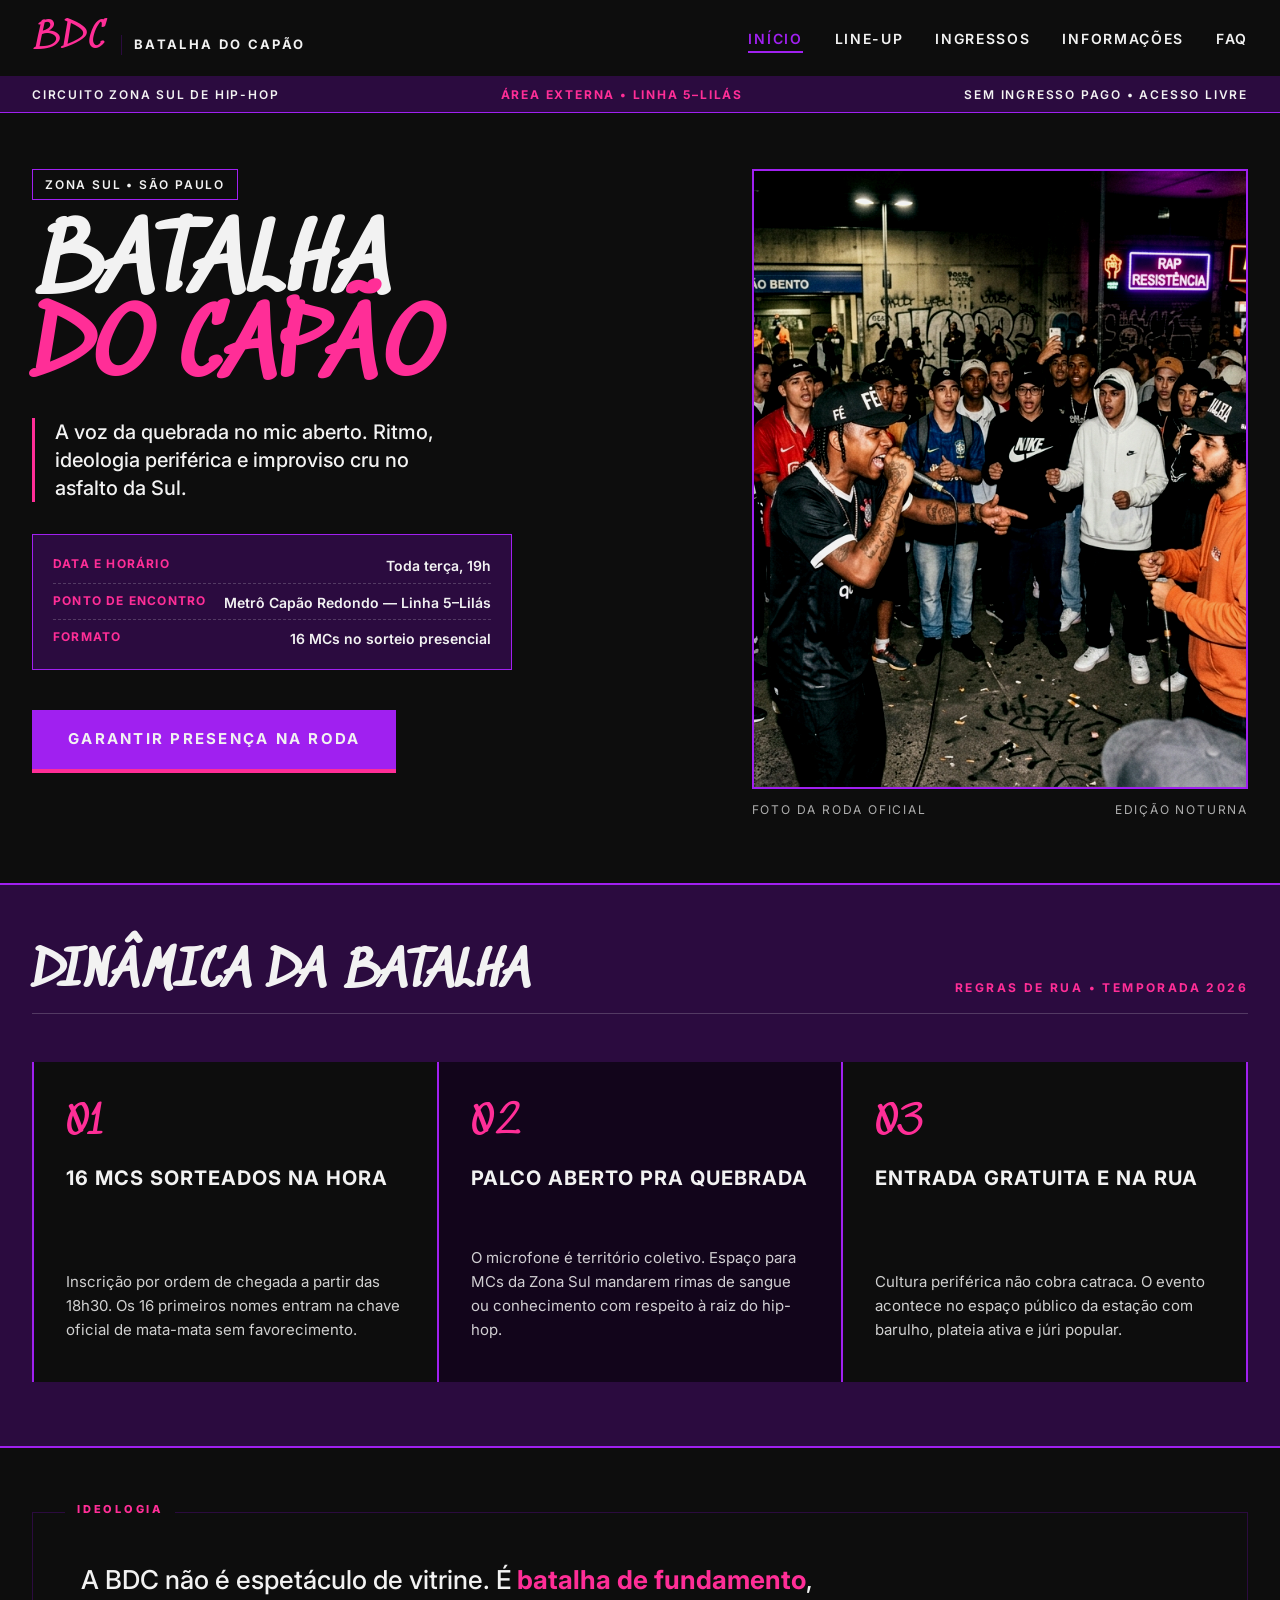
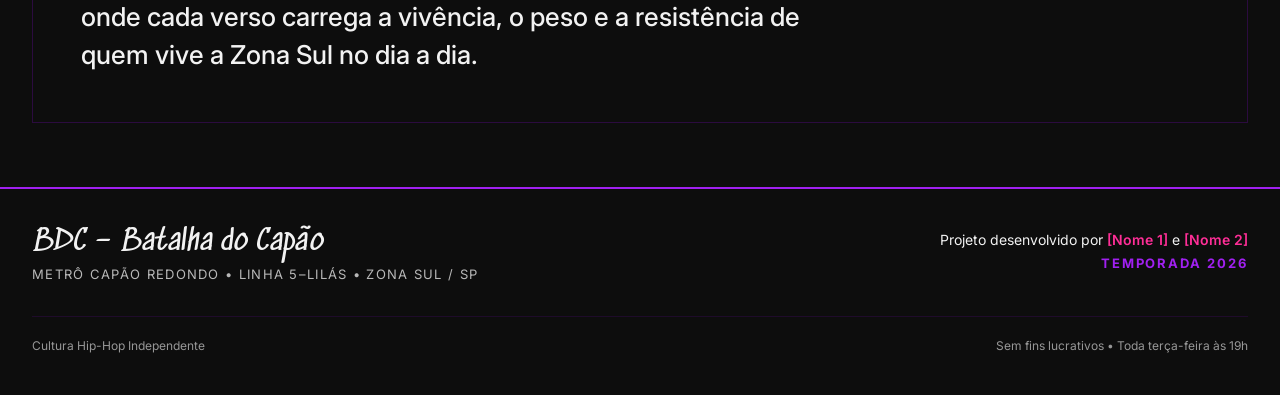
==== index.html @ 771d7a78 "feat: arquivos principais adicionados" ====
<!DOCTYPE html>
<html lang="pt-BR">
<head>
  <meta charset="UTF-8">
  <meta name="viewport" content="width=device-width, initial-scale=1.0">
  <title>BDC – Batalha do Capão</title>
  <meta name="description" content="Batalha de rima e rap improvisado toda terça-feira às 19h na área externa do Metrô Capão Redondo, Zona Sul de São Paulo.">
  
  <!-- Fontes do Google: Sedgwick Ave para titulos e Inter para textos -->
  <link rel="preconnect" href="https://fonts.googleapis.com">
  <link rel="preconnect" href="https://fonts.gstatic.com" crossorigin>
  <link href="https://fonts.googleapis.com/css2?family=Inter:wght@400;500;600;700;800&family=Sedgwick+Ave&display=swap" rel="stylesheet">
  
  <link rel="stylesheet" href="style.css">
</head>
<body>

  <!-- Cabecalho principal -->
  <header class="cabecalho">
    <div class="cabecalho-marca">
      <a href="#inicio" class="cabecalho-sigla">BDC</a>
      <span class="cabecalho-nome">Batalha do Capão</span>
    </div>

    <!-- Botao mobile -->
    <button class="menu-toggle" id="menuToggle" aria-label="Abrir menu de navegação" aria-expanded="false">
      Menu
    </button>

    <!-- Navegacao -->
    <nav class="navegacao" id="menuNavegacao">
      <ul class="menu-lista">
        <li><a href="#inicio" class="menu-link ativo">Início</a></li>
        <li><a href="#lineup" class="menu-link">Line-up</a></li>
        <li><a href="#ingressos" class="menu-link">Ingressos</a></li>
        <li><a href="#informacoes" class="menu-link">Informações</a></li>
        <li><a href="#faq" class="menu-link">FAQ</a></li>
      </ul>
    </nav>
  </header>

  <!-- Faixa de aviso urbano -->
  <div class="faixa-aviso" role="complementary">
    <span>Circuito Zona Sul de Hip-Hop</span>
    <span class="destaque-linha">Área Externa &bull; Linha 5–Lilás</span>
    <span>Sem ingresso pago &bull; Acesso livre</span>
  </div>

  <!-- Conteudo principal -->
  <main id="inicio">

    <!-- Secao Hero com composicao assimetrica -->
    <section class="hero">
      <div class="hero-grid">
        <div class="hero-conteudo">
          <span class="tag-localizacao">Zona Sul &bull; São Paulo</span>
          
          <h1 class="hero-titulo">
            Batalha <span class="palavra-destaque">do Capão</span>
          </h1>

          <p class="chamada-principal">
            A voz da quebrada no mic aberto. Ritmo, ideologia periférica e improviso cru no asfalto da Sul.
          </p>

          <div class="hero-coordenadas">
            <div class="dado-evento">
              <span class="rotulo-dado">Data e Horário</span>
              <span class="valor-dado">Toda terça, 19h</span>
            </div>
            <div class="dado-evento">
              <span class="rotulo-dado">Ponto de Encontro</span>
              <span class="valor-dado">Metrô Capão Redondo — Linha 5–Lilás</span>
            </div>
            <div class="dado-evento">
              <span class="rotulo-dado">Formato</span>
              <span class="valor-dado">16 MCs no sorteio presencial</span>
            </div>
          </div>

          <a href="#informacoes" class="botao-destaque">
            Garantir Presença na Roda
          </a>
        </div>

        <div class="hero-midia">
          <div class="moldura-foto">
            <img src="./assets/hero.jpg" alt="Roda de batalha de rima noturna na área externa do Metrô Capão Redondo com MC rimando no microfone" class="foto-batalha">
          </div>
          <div class="legenda-midia">
            <span>Foto da Roda Oficial</span>
            <span>Edição Noturna</span>
          </div>
        </div>
      </div>
    </section>

    <!-- Secao de Destaques Editoriais -->
    <section class="destaques" id="informacoes">
      <div class="destaques-container">
        <div class="secao-cabecalho">
          <h2 class="secao-titulo">Dinâmica da Batalha</h2>
          <span class="secao-subtitulo">Regras de Rua &bull; Temporada 2026</span>
        </div>

        <div class="destaques-grade">
          <article class="destaque-coluna">
            <div>
              <div class="destaque-indice">01</div>
              <h3 class="destaque-nome">16 MCs sorteados na hora</h3>
            </div>
            <p class="destaque-texto">
              Inscrição por ordem de chegada a partir das 18h30. Os 16 primeiros nomes entram na chave oficial de mata-mata sem favorecimento.
            </p>
          </article>

          <article class="destaque-coluna">
            <div>
              <div class="destaque-indice">02</div>
              <h3 class="destaque-nome">Palco aberto pra quebrada</h3>
            </div>
            <p class="destaque-texto">
              O microfone é território coletivo. Espaço para MCs da Zona Sul mandarem rimas de sangue ou conhecimento com respeito à raiz do hip-hop.
            </p>
          </article>

          <article class="destaque-coluna">
            <div>
              <div class="destaque-indice">03</div>
              <h3 class="destaque-nome">Entrada gratuita e na rua</h3>
            </div>
            <p class="destaque-texto">
              Cultura periférica não cobra catraca. O evento acontece no espaço público da estação com barulho, plateia ativa e júri popular.
            </p>
          </article>
        </div>
      </div>
    </section>

    <!-- Manifesto e ideologia -->
    <section class="manifesto" id="lineup">
      <div class="manifesto-box">
        <p class="manifesto-texto">
          A BDC não é espetáculo de vitrine. É <strong>batalha de fundamento</strong>, onde cada verso carrega a vivência, o peso e a resistência de quem vive a Zona Sul no dia a dia.
        </p>
      </div>
    </section>

  </main>

  <!-- Rodape estruturado -->
  <footer class="rodape" id="faq">
    <div class="rodape-principal">
      <div class="rodape-festival">
        <span class="rodape-nome">BDC – Batalha do Capão</span>
        <span class="rodape-local">Metrô Capão Redondo &bull; Linha 5–Lilás &bull; Zona Sul / SP</span>
      </div>

      <div class="rodape-creditos">
        <span class="rodape-dupla">Projeto desenvolvido por <strong>[Nome 1]</strong> e <strong>[Nome 2]</strong></span>
        <span class="rodape-ano">Temporada 2026</span>
      </div>
    </div>

    <div class="rodape-secundario">
      <span>Cultura Hip-Hop Independente</span>
      <span>Sem fins lucrativos &bull; Toda terça-feira às 19h</span>
    </div>
  </footer>

  <!-- Script minimo para funcionamento do menu mobile -->
  <script>
    (function () {
      var botao = document.getElementById('menuToggle');
      var menu = document.getElementById('menuNavegacao');
      if (botao && menu) {
        botao.addEventListener('click', function () {
          var aberto = menu.classList.toggle('aberto');
          botao.setAttribute('aria-expanded', aberto ? 'true' : 'false');
        });
      }
    })();
  </script>
</body>
</html>
---- style.css ----
/* ==========================================================================
   BDC - BATALHA DO CAPAO
   Folha de Estilos Autoral | Direcao de Arte Urbana e Brutalista
   ========================================================================== */

/* --------------------------------------------------------------------------
   Variaveis Globais e Paleta Oficial
   -------------------------------------------------------------------------- */
:root {
  --roxo-profundo: #2B0B3F;
  --roxo-neon: #A020F0;
  --rosa-neon: #FF2E97;
  --preto-puro: #0D0D0D;
  --branco-sujo: #F2F2F2;

  --fonte-titulos: 'Sedgwick Ave', cursive;
  --fonte-textos: 'Inter', -apple-system, BlinkMacSystemFont, sans-serif;
  
  --borda-solida: 2px solid var(--roxo-neon);
  --borda-fina: 1px solid var(--roxo-profundo);
  --espacamento-bloco: 4rem;
}

/* --------------------------------------------------------------------------
   Reset Essencial e Tipografia Base
   -------------------------------------------------------------------------- */
*, *::before, *::after {
  box-sizing: border-box;
  margin: 0;
  padding: 0;
}

html {
  font-size: 16px;
  background-color: var(--preto-puro);
  color: var(--branco-sujo);
  font-family: var(--fonte-textos);
  line-height: 1.5;
  scroll-behavior: smooth;
}

body {
  background-color: var(--preto-puro);
  min-height: 100vh;
  overflow-x: hidden;
  display: flex;
  flex-direction: column;
}

a {
  color: inherit;
  text-decoration: none;
}

img {
  max-width: 100%;
  display: block;
  height: auto;
}

/* --------------------------------------------------------------------------
   Cabecalho e Navegacao Superior
   -------------------------------------------------------------------------- */
.cabecalho {
  display: flex;
  align-items: center;
  justify-content: space-between;
  padding: 1.25rem 2rem;
  background-color: var(--preto-puro);
  border-bottom: 2px solid var(--roxo-profundo);
  position: sticky;
  top: 0;
  z-index: 100;
}

.cabecalho-marca {
  display: flex;
  align-items: baseline;
  gap: 0.75rem;
}

.cabecalho-sigla {
  font-family: var(--fonte-titulos);
  font-size: 2.25rem;
  line-height: 1;
  color: var(--rosa-neon);
  letter-spacing: 2px;
}

.cabecalho-nome {
  font-size: 0.8125rem;
  text-transform: uppercase;
  letter-spacing: 0.18em;
  font-weight: 700;
  color: var(--branco-sujo);
  border-left: 1px solid var(--roxo-profundo);
  padding-left: 0.75rem;
}

.navegacao {
  display: flex;
  align-items: center;
}

.menu-lista {
  display: flex;
  list-style: none;
  gap: 2rem;
}

.menu-link {
  font-size: 0.875rem;
  text-transform: uppercase;
  letter-spacing: 0.12em;
  font-weight: 600;
  color: var(--branco-sujo);
  padding: 0.25rem 0;
  position: relative;
  transition: color 0.15s ease;
}

.menu-link:hover,
.menu-link:focus {
  color: var(--rosa-neon);
}

.menu-link.ativo {
  color: var(--roxo-neon);
  border-bottom: 2px solid var(--roxo-neon);
}

.menu-toggle {
  display: none;
  background: transparent;
  border: 1px solid var(--roxo-neon);
  color: var(--branco-sujo);
  font-family: var(--fonte-textos);
  font-size: 0.75rem;
  text-transform: uppercase;
  letter-spacing: 0.1em;
  padding: 0.5rem 0.75rem;
  cursor: pointer;
}

/* --------------------------------------------------------------------------
   Faixa de Alerta Urbano
   -------------------------------------------------------------------------- */
.faixa-aviso {
  background-color: var(--roxo-profundo);
  border-bottom: 1px solid var(--roxo-neon);
  padding: 0.5rem 2rem;
  font-size: 0.75rem;
  text-transform: uppercase;
  letter-spacing: 0.15em;
  font-weight: 600;
  display: flex;
  justify-content: space-between;
  flex-wrap: wrap;
  gap: 1rem;
}

.faixa-aviso span {
  color: var(--branco-sujo);
}

.faixa-aviso .destaque-linha {
  color: var(--rosa-neon);
  font-weight: 700;
}

/* --------------------------------------------------------------------------
   Hero Editorial e Assimetrico
   -------------------------------------------------------------------------- */
.hero {
  padding: 3.5rem 2rem 4rem;
  max-width: 1320px;
  margin: 0 auto;
  width: 100%;
}

.hero-grid {
  display: grid;
  grid-template-columns: 1.15fr 0.85fr;
  gap: 3rem;
  align-items: start;
}

.hero-conteudo {
  display: flex;
  flex-direction: column;
  align-items: flex-start;
}

.tag-localizacao {
  display: inline-block;
  background-color: var(--preto-puro);
  border: 1px solid var(--roxo-neon);
  color: var(--branco-sujo);
  font-size: 0.75rem;
  text-transform: uppercase;
  letter-spacing: 0.15em;
  padding: 0.35rem 0.75rem;
  margin-bottom: 1.5rem;
  font-weight: 600;
}

.hero-titulo {
  font-family: var(--fonte-titulos);
  font-size: clamp(3.2rem, 7vw, 6.2rem);
  line-height: 0.95;
  color: var(--branco-sujo);
  text-transform: uppercase;
  letter-spacing: 1px;
  margin-bottom: 1.5rem;
  word-break: break-word;
}

.hero-titulo .palavra-destaque {
  color: var(--rosa-neon);
  display: block;
}

.chamada-principal {
  font-size: 1.25rem;
  font-weight: 500;
  line-height: 1.4;
  color: var(--branco-sujo);
  max-width: 34ch;
  border-left: 3px solid var(--rosa-neon);
  padding-left: 1.25rem;
  margin-bottom: 2rem;
}

.hero-coordenadas {
  display: flex;
  flex-direction: column;
  gap: 0.5rem;
  margin-bottom: 2.5rem;
  padding: 1.25rem;
  background-color: var(--roxo-profundo);
  border: 1px solid var(--roxo-neon);
  width: 100%;
  max-width: 480px;
}

.dado-evento {
  display: flex;
  justify-content: space-between;
  border-bottom: 1px dashed rgba(242, 242, 242, 0.2);
  padding-bottom: 0.4rem;
  font-size: 0.875rem;
}

.dado-evento:last-child {
  border-bottom: none;
  padding-bottom: 0;
}

.rotulo-dado {
  text-transform: uppercase;
  letter-spacing: 0.1em;
  font-weight: 700;
  color: var(--rosa-neon);
  font-size: 0.75rem;
}

.valor-dado {
  font-weight: 600;
  color: var(--branco-sujo);
  text-align: right;
}

.botao-destaque {
  display: inline-block;
  background-color: var(--roxo-neon);
  color: var(--branco-sujo);
  font-family: var(--fonte-textos);
  font-size: 0.9375rem;
  font-weight: 700;
  text-transform: uppercase;
  letter-spacing: 0.15em;
  padding: 1.125rem 2.25rem;
  border: none;
  cursor: pointer;
  border-bottom: 4px solid var(--rosa-neon);
  transition: transform 0.1s ease, background-color 0.15s ease;
}

.botao-destaque:hover,
.botao-destaque:focus {
  background-color: var(--rosa-neon);
  border-bottom-color: var(--branco-sujo);
  transform: translateY(-2px);
}

.hero-midia {
  position: relative;
  display: flex;
  flex-direction: column;
}

.moldura-foto {
  border: 2px solid var(--roxo-neon);
  background-color: var(--roxo-profundo);
  position: relative;
  overflow: hidden;
}

.foto-batalha {
  width: 100%;
  aspect-ratio: 4 / 5;
  object-fit: cover;
  filter: contrast(1.15) brightness(0.95);
}

.legenda-midia {
  margin-top: 0.75rem;
  font-size: 0.75rem;
  text-transform: uppercase;
  letter-spacing: 0.15em;
  color: var(--branco-sujo);
  opacity: 0.7;
  display: flex;
  justify-content: space-between;
}

/* --------------------------------------------------------------------------
   Secao de Destaques Estruturais (Sem cards genericos, assimetrica)
   -------------------------------------------------------------------------- */
.destaques {
  background-color: var(--roxo-profundo);
  border-top: 2px solid var(--roxo-neon);
  border-bottom: 2px solid var(--roxo-neon);
  padding: var(--espacamento-bloco) 2rem;
}

.destaques-container {
  max-width: 1320px;
  margin: 0 auto;
}

.secao-cabecalho {
  margin-bottom: 3rem;
  border-bottom: 1px solid rgba(242, 242, 242, 0.2);
  padding-bottom: 1rem;
  display: flex;
  justify-content: space-between;
  align-items: flex-end;
  flex-wrap: wrap;
  gap: 1rem;
}

.secao-titulo {
  font-family: var(--fonte-titulos);
  font-size: clamp(2rem, 4vw, 3rem);
  text-transform: uppercase;
  color: var(--branco-sujo);
  line-height: 1;
}

.secao-subtitulo {
  font-size: 0.75rem;
  text-transform: uppercase;
  letter-spacing: 0.2em;
  color: var(--rosa-neon);
  font-weight: 700;
}

.destaques-grade {
  display: grid;
  grid-template-columns: repeat(3, 1fr);
  gap: 0;
  border-left: 2px solid var(--roxo-neon);
}

.destaque-coluna {
  border-right: 2px solid var(--roxo-neon);
  padding: 2.5rem 2rem;
  background-color: var(--preto-puro);
  display: flex;
  flex-direction: column;
  justify-content: space-between;
  min-height: 320px;
}

.destaque-coluna:nth-child(2) {
  background-color: #12051b;
}

.destaque-indice {
  font-family: var(--fonte-titulos);
  font-size: 2.5rem;
  line-height: 1;
  color: var(--rosa-neon);
  margin-bottom: 1.5rem;
}

.destaque-nome {
  font-size: 1.25rem;
  font-weight: 700;
  text-transform: uppercase;
  letter-spacing: 0.05em;
  color: var(--branco-sujo);
  margin-bottom: 1rem;
  line-height: 1.25;
}

.destaque-texto {
  font-size: 0.9375rem;
  line-height: 1.6;
  color: var(--branco-sujo);
  opacity: 0.85;
}

/* --------------------------------------------------------------------------
   Manifesto da Quebrada (Bloco Editorial Tipografico)
   -------------------------------------------------------------------------- */
.manifesto {
  padding: var(--espacamento-bloco) 2rem;
  max-width: 1320px;
  margin: 0 auto;
  width: 100%;
}

.manifesto-box {
  border: 1px solid var(--roxo-profundo);
  background-color: var(--preto-puro);
  padding: 3rem;
  position: relative;
}

.manifesto-box::before {
  content: "IDEOLOGIA";
  position: absolute;
  top: -0.75rem;
  left: 2rem;
  background-color: var(--preto-puro);
  padding: 0 0.75rem;
  font-size: 0.6875rem;
  font-weight: 800;
  letter-spacing: 0.25em;
  color: var(--rosa-neon);
}

.manifesto-texto {
  font-size: clamp(1.125rem, 2.2vw, 1.625rem);
  font-weight: 500;
  line-height: 1.45;
  color: var(--branco-sujo);
  max-width: 48ch;
}

.manifesto-texto strong {
  color: var(--rosa-neon);
  font-weight: 700;
}

/* --------------------------------------------------------------------------
   Rodape Estruturado com Flexbox
   -------------------------------------------------------------------------- */
.rodape {
  margin-top: auto;
  background-color: var(--preto-puro);
  border-top: 2px solid var(--roxo-neon);
  padding: 2.5rem 2rem;
  display: flex;
  flex-direction: column;
  gap: 2rem;
}

.rodape-principal {
  display: flex;
  justify-content: space-between;
  align-items: flex-start;
  flex-wrap: wrap;
  gap: 2rem;
  max-width: 1320px;
  margin: 0 auto;
  width: 100%;
}

.rodape-festival {
  display: flex;
  flex-direction: column;
  gap: 0.5rem;
}

.rodape-nome {
  font-family: var(--fonte-titulos);
  font-size: 1.75rem;
  color: var(--branco-sujo);
  line-height: 1;
}

.rodape-local {
  font-size: 0.8125rem;
  text-transform: uppercase;
  letter-spacing: 0.1em;
  color: var(--branco-sujo);
  opacity: 0.75;
}

.rodape-creditos {
  display: flex;
  flex-direction: column;
  gap: 0.25rem;
  text-align: right;
}

.rodape-dupla {
  font-size: 0.875rem;
  color: var(--branco-sujo);
}

.rodape-dupla strong {
  color: var(--rosa-neon);
  font-weight: 600;
}

.rodape-ano {
  font-size: 0.8125rem;
  text-transform: uppercase;
  letter-spacing: 0.15em;
  color: var(--roxo-neon);
  font-weight: 700;
}

.rodape-secundario {
  max-width: 1320px;
  margin: 0 auto;
  width: 100%;
  border-top: 1px solid var(--roxo-profundo);
  padding-top: 1.25rem;
  display: flex;
  justify-content: space-between;
  align-items: center;
  flex-wrap: wrap;
  gap: 1rem;
  font-size: 0.75rem;
  color: var(--branco-sujo);
  opacity: 0.6;
}

/* --------------------------------------------------------------------------
   Responsividade Mobile-First
   -------------------------------------------------------------------------- */
@media (max-width: 992px) {
  .hero-grid {
    grid-template-columns: 1fr;
    gap: 2.5rem;
  }

  .foto-batalha {
    aspect-ratio: 16 / 9;
  }

  .destaques-grade {
    grid-template-columns: 1fr;
    border-left: none;
    border-top: 2px solid var(--roxo-neon);
  }

  .destaque-coluna {
    border-right: none;
    border-bottom: 2px solid var(--roxo-neon);
    min-height: auto;
  }

  .destaque-coluna:last-child {
    border-bottom: none;
  }

  .rodape-creditos {
    text-align: left;
  }
}

@media (max-width: 768px) {
  .cabecalho {
    padding: 1rem 1.25rem;
  }

  .menu-toggle {
    display: block;
  }

  .navegacao {
    position: absolute;
    top: 100%;
    left: 0;
    right: 0;
    background-color: var(--preto-puro);
    border-bottom: 2px solid var(--roxo-neon);
    padding: 1.5rem;
    display: none;
  }

  .navegacao.aberto {
    display: block;
  }

  .menu-lista {
    flex-direction: column;
    gap: 1.25rem;
  }

  .hero {
    padding: 2rem 1.25rem 3rem;
  }

  .destaques {
    padding: 3rem 1.25rem;
  }

  .manifesto {
    padding: 2.5rem 1.25rem;
  }

  .manifesto-box {
    padding: 1.75rem 1.25rem;
  }

  .rodape {
    padding: 2rem 1.25rem;
  }
}
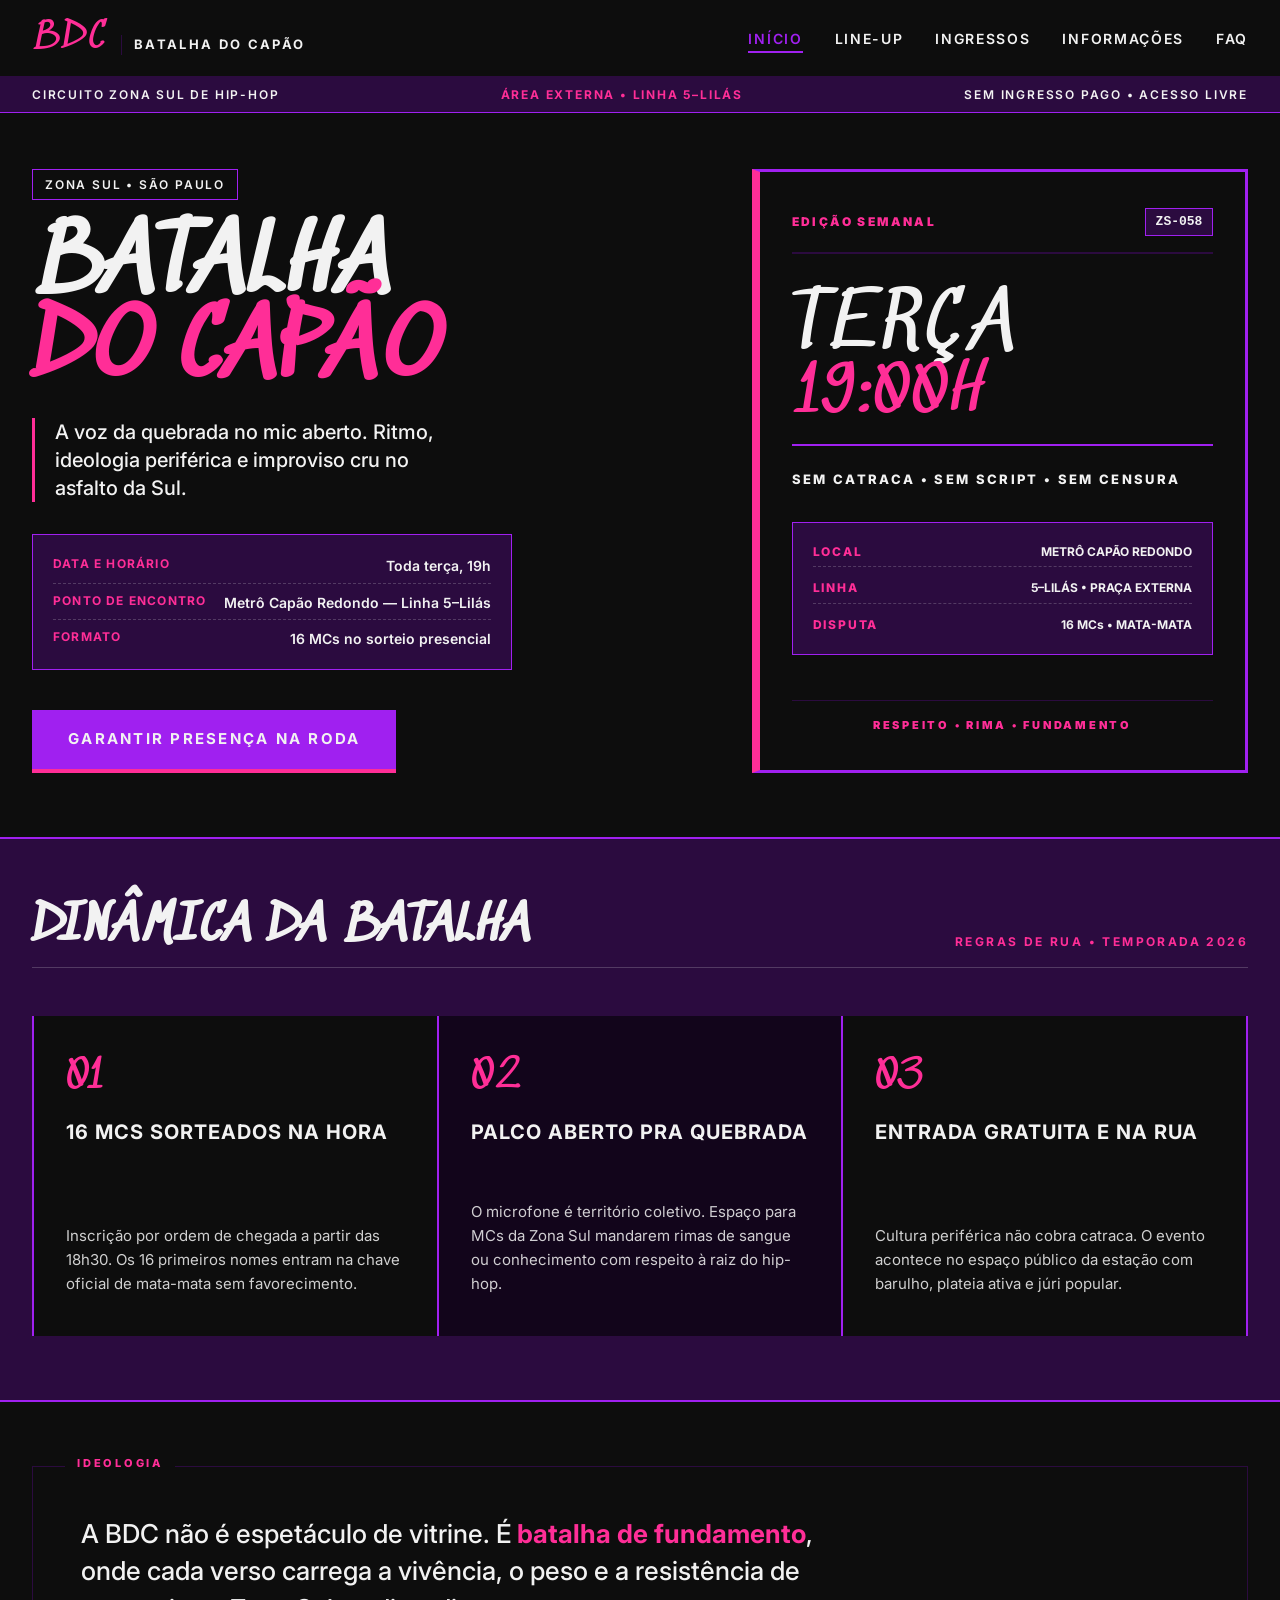
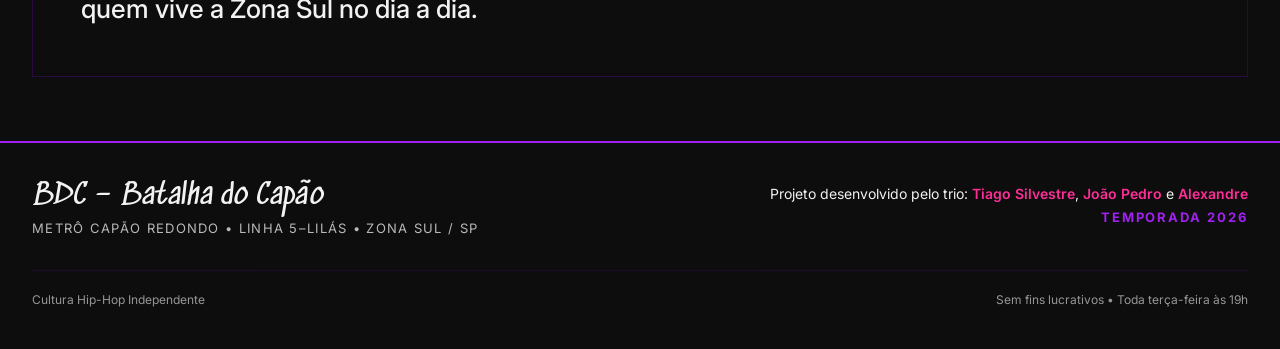
==== commit 6a689068: "fix: erros de css e html sem informações" ====
--- a/index.html
+++ b/index.html
@@ -18,7 +18,7 @@
   <!-- Cabecalho principal -->
   <header class="cabecalho">
     <div class="cabecalho-marca">
-      <a href="#inicio" class="cabecalho-sigla">BDC</a>
+      <a href="index.html" class="cabecalho-sigla">BDC</a>
       <span class="cabecalho-nome">Batalha do Capão</span>
     </div>
 
@@ -30,11 +30,11 @@
     <!-- Navegacao -->
     <nav class="navegacao" id="menuNavegacao">
       <ul class="menu-lista">
-        <li><a href="#inicio" class="menu-link ativo">Início</a></li>
-        <li><a href="#lineup" class="menu-link">Line-up</a></li>
-        <li><a href="#ingressos" class="menu-link">Ingressos</a></li>
-        <li><a href="#informacoes" class="menu-link">Informações</a></li>
-        <li><a href="#faq" class="menu-link">FAQ</a></li>
+        <li><a href="./index.html" class="menu-link ativo">Início</a></li>
+        <li><a href="./pages/lineup.html" class="menu-link">Line-up</a></li>
+        <li><a href="./pages/ingressos.html" class="menu-link">Ingressos</a></li>
+        <li><a href="./pages/informacoes.html" class="menu-link">Informações</a></li>
+        <li><a href="./pages/faq.html" class="menu-link">FAQ</a></li>
       </ul>
     </nav>
   </header>
@@ -49,7 +49,7 @@
   <!-- Conteudo principal -->
   <main id="inicio">
 
-    <!-- Secao Hero com composicao assimetrica -->
+    <!-- Secao Hero com composicao assimetrica e puramente tipografica -->
     <section class="hero">
       <div class="hero-grid">
         <div class="hero-conteudo">
@@ -78,25 +78,48 @@
             </div>
           </div>
 
-          <a href="#informacoes" class="botao-destaque">
+          <a href="informacoes.html" class="botao-destaque">
             Garantir Presença na Roda
           </a>
         </div>
 
-        <div class="hero-midia">
-          <div class="moldura-foto">
-            <img src="./assets/hero.jpg" alt="Roda de batalha de rima noturna na área externa do Metrô Capão Redondo com MC rimando no microfone" class="foto-batalha">
+        <!-- Cartaz tipografico brutalista substituindo imagens -->
+        <div class="hero-cartaz" aria-label="Manifesto de Asfalto BDC">
+          <div class="cartaz-topo">
+            <span class="cartaz-selo">EDIÇÃO SEMANAL</span>
+            <span class="cartaz-cod">ZS-058</span>
           </div>
-          <div class="legenda-midia">
-            <span>Foto da Roda Oficial</span>
-            <span>Edição Noturna</span>
+          <div class="cartaz-corpo">
+            <span class="cartaz-chamada-alta">TERÇA</span>
+            <span class="cartaz-horario">19:00H</span>
+            <div class="cartaz-divisor"></div>
+            <p class="cartaz-frase">
+              SEM CATRACA &bull; SEM SCRIPT &bull; SEM CENSURA
+            </p>
+            <div class="cartaz-linhas-info">
+              <div class="cartaz-linha">
+                <span class="cartaz-rotulo">LOCAL</span>
+                <span class="cartaz-dado">METRÔ CAPÃO REDONDO</span>
+              </div>
+              <div class="cartaz-linha">
+                <span class="cartaz-rotulo">LINHA</span>
+                <span class="cartaz-dado">5–LILÁS &bull; PRAÇA EXTERNA</span>
+              </div>
+              <div class="cartaz-linha">
+                <span class="cartaz-rotulo">DISPUTA</span>
+                <span class="cartaz-dado">16 MCs &bull; MATA-MATA</span>
+              </div>
+            </div>
+          </div>
+          <div class="cartaz-base">
+            <span>RESPEITO &bull; RIMA &bull; FUNDAMENTO</span>
           </div>
         </div>
       </div>
     </section>
 
     <!-- Secao de Destaques Editoriais -->
-    <section class="destaques" id="informacoes">
+    <section class="destaques">
       <div class="destaques-container">
         <div class="secao-cabecalho">
           <h2 class="secao-titulo">Dinâmica da Batalha</h2>
@@ -138,7 +161,7 @@
     </section>
 
     <!-- Manifesto e ideologia -->
-    <section class="manifesto" id="lineup">
+    <section class="manifesto">
       <div class="manifesto-box">
         <p class="manifesto-texto">
           A BDC não é espetáculo de vitrine. É <strong>batalha de fundamento</strong>, onde cada verso carrega a vivência, o peso e a resistência de quem vive a Zona Sul no dia a dia.
@@ -148,8 +171,8 @@
 
   </main>
 
-  <!-- Rodape estruturado -->
-  <footer class="rodape" id="faq">
+  <!-- Rodape estruturado com creditos do trio -->
+  <footer class="rodape">
     <div class="rodape-principal">
       <div class="rodape-festival">
         <span class="rodape-nome">BDC – Batalha do Capão</span>
@@ -157,7 +180,7 @@
       </div>
 
       <div class="rodape-creditos">
-        <span class="rodape-dupla">Projeto desenvolvido por <strong>[Nome 1]</strong> e <strong>[Nome 2]</strong></span>
+        <span class="rodape-equipe">Projeto desenvolvido pelo trio: <strong>Tiago Silvestre</strong>, <strong>João Pedro</strong> e <strong>Alexandre</strong></span>
         <span class="rodape-ano">Temporada 2026</span>
       </div>
     </div>
@@ -168,18 +191,7 @@
     </div>
   </footer>
 
-  <!-- Script minimo para funcionamento do menu mobile -->
-  <script>
-    (function () {
-      var botao = document.getElementById('menuToggle');
-      var menu = document.getElementById('menuNavegacao');
-      if (botao && menu) {
-        botao.addEventListener('click', function () {
-          var aberto = menu.classList.toggle('aberto');
-          botao.setAttribute('aria-expanded', aberto ? 'true' : 'false');
-        });
-      }
-    })();
-  </script>
+  <!-- Script compartilhado para funcionamento do menu mobile -->
+  <script src="./script.js"></script>
 </body>
-</html>+</html>
--- a/style.css
+++ b/style.css
@@ -52,12 +52,6 @@
   text-decoration: none;
 }
 
-img {
-  max-width: 100%;
-  display: block;
-  height: auto;
-}
-
 /* --------------------------------------------------------------------------
    Cabecalho e Navegacao Superior
    -------------------------------------------------------------------------- */
@@ -169,7 +163,7 @@
 }
 
 /* --------------------------------------------------------------------------
-   Hero Editorial e Assimetrico
+   Hero Editorial e Assimetrico (100% Tipografico)
    -------------------------------------------------------------------------- */
 .hero {
   padding: 3.5rem 2rem 4rem;
@@ -182,13 +176,14 @@
   display: grid;
   grid-template-columns: 1.15fr 0.85fr;
   gap: 3rem;
-  align-items: start;
+  align-items: stretch;
 }
 
 .hero-conteudo {
   display: flex;
   flex-direction: column;
   align-items: flex-start;
+  justify-content: center;
 }
 
 .tag-localizacao {
@@ -215,7 +210,7 @@
   word-break: break-word;
 }
 
-.hero-titulo .palavra-destaque {
+.palavra-destaque {
   color: var(--rosa-neon);
   display: block;
 }
@@ -293,35 +288,130 @@
   transform: translateY(-2px);
 }
 
-.hero-midia {
+/* --------------------------------------------------------------------------
+   Cartaz Tipografico Brutalista do Hero (Substituto de fotos)
+   -------------------------------------------------------------------------- */
+.hero-cartaz {
+  background-color: var(--preto-puro);
+  border: 3px solid var(--roxo-neon);
+  display: flex;
+  flex-direction: column;
+  justify-content: space-between;
+  padding: 2.25rem 2rem;
   position: relative;
-  display: flex;
-  flex-direction: column;
-}
-
-.moldura-foto {
-  border: 2px solid var(--roxo-neon);
+  border-left: 8px solid var(--rosa-neon);
+}
+
+.cartaz-topo {
+  display: flex;
+  justify-content: space-between;
+  align-items: center;
+  border-bottom: 2px solid var(--roxo-profundo);
+  padding-bottom: 1rem;
+  margin-bottom: 1.75rem;
+}
+
+.cartaz-selo {
+  font-size: 0.75rem;
+  font-weight: 900;
+  letter-spacing: 0.2em;
+  text-transform: uppercase;
+  color: var(--rosa-neon);
+}
+
+.cartaz-cod {
+  font-family: monospace;
+  font-size: 0.8125rem;
+  font-weight: 700;
+  color: var(--branco-sujo);
   background-color: var(--roxo-profundo);
-  position: relative;
-  overflow: hidden;
-}
-
-.foto-batalha {
+  padding: 0.2rem 0.6rem;
+  border: 1px solid var(--roxo-neon);
+}
+
+.cartaz-corpo {
+  display: flex;
+  flex-direction: column;
+}
+
+.cartaz-chamada-alta {
+  font-family: var(--fonte-titulos);
+  font-size: clamp(3.5rem, 6vw, 5.5rem);
+  line-height: 0.85;
+  color: var(--branco-sujo);
+  text-transform: uppercase;
+  letter-spacing: 2px;
+}
+
+.cartaz-horario {
+  font-family: var(--fonte-titulos);
+  font-size: clamp(2.5rem, 5vw, 4rem);
+  line-height: 1;
+  color: var(--rosa-neon);
+  margin-bottom: 1.25rem;
+}
+
+.cartaz-divisor {
   width: 100%;
-  aspect-ratio: 4 / 5;
-  object-fit: cover;
-  filter: contrast(1.15) brightness(0.95);
-}
-
-.legenda-midia {
-  margin-top: 0.75rem;
+  height: 2px;
+  background-color: var(--roxo-neon);
+  margin-bottom: 1.5rem;
+}
+
+.cartaz-frase {
+  font-size: 0.8125rem;
+  font-weight: 800;
+  letter-spacing: 0.18em;
+  text-transform: uppercase;
+  color: var(--branco-sujo);
+  margin-bottom: 2rem;
+  line-height: 1.5;
+}
+
+.cartaz-linhas-info {
+  display: flex;
+  flex-direction: column;
+  gap: 0.75rem;
+  background-color: var(--roxo-profundo);
+  padding: 1.25rem;
+  border: 1px solid var(--roxo-neon);
+}
+
+.cartaz-linha {
+  display: flex;
+  justify-content: space-between;
   font-size: 0.75rem;
-  text-transform: uppercase;
+  border-bottom: 1px dashed rgba(242, 242, 242, 0.2);
+  padding-bottom: 0.35rem;
+}
+
+.cartaz-linha:last-child {
+  border-bottom: none;
+  padding-bottom: 0;
+}
+
+.cartaz-rotulo {
+  font-weight: 800;
   letter-spacing: 0.15em;
-  color: var(--branco-sujo);
-  opacity: 0.7;
-  display: flex;
-  justify-content: space-between;
+  color: var(--rosa-neon);
+}
+
+.cartaz-dado {
+  font-weight: 700;
+  color: var(--branco-sujo);
+  text-align: right;
+}
+
+.cartaz-base {
+  margin-top: 2rem;
+  border-top: 1px solid var(--roxo-profundo);
+  padding-top: 1rem;
+  font-size: 0.6875rem;
+  font-weight: 900;
+  letter-spacing: 0.25em;
+  text-transform: uppercase;
+  color: var(--rosa-neon);
+  text-align: center;
 }
 
 /* --------------------------------------------------------------------------
@@ -507,12 +597,12 @@
   text-align: right;
 }
 
-.rodape-dupla {
+.rodape-equipe {
   font-size: 0.875rem;
   color: var(--branco-sujo);
 }
 
-.rodape-dupla strong {
+.rodape-equipe strong {
   color: var(--rosa-neon);
   font-weight: 600;
 }
@@ -548,10 +638,6 @@
   .hero-grid {
     grid-template-columns: 1fr;
     gap: 2.5rem;
-  }
-
-  .foto-batalha {
-    aspect-ratio: 16 / 9;
   }
 
   .destaques-grade {
@@ -623,4 +709,4 @@
   .rodape {
     padding: 2rem 1.25rem;
   }
-}+}
